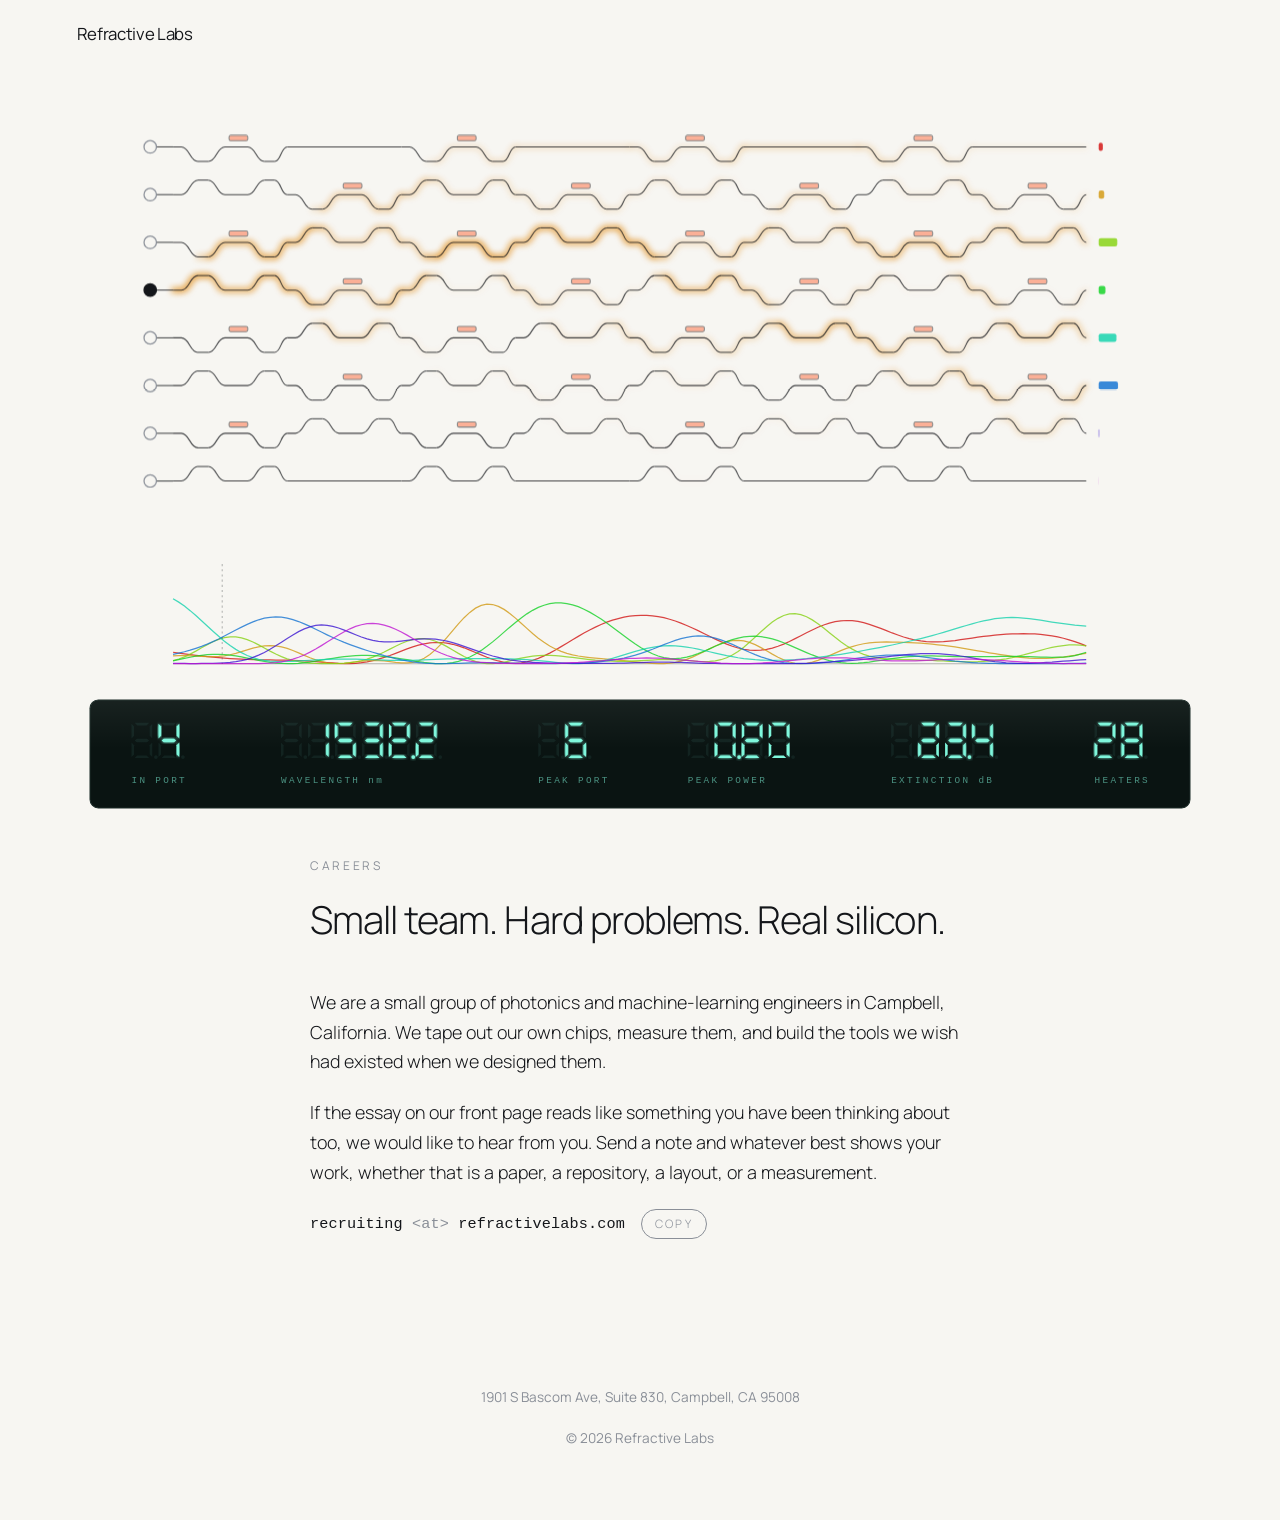
==== careers/index.html @ 374ead7d "Careers page: replace MZI editor with the mesh lattice filter Remove /mesh/ page and mzi.js; the mes" ====
<!doctype html>
<html lang="en">
<head>
  <meta charset="utf-8">
  <meta name="viewport" content="width=device-width, initial-scale=1">
  <title>Careers · Refractive Labs</title>
  <meta name="description" content="Careers at Refractive Labs, Campbell, California.">
  <link rel="canonical" href="https://refractivelabs.com/careers/">
  <link rel="icon" href="/assets/favicon.svg" type="image/svg+xml">
  <meta name="theme-color" content="#f7f6f2" media="(prefers-color-scheme: light)">
  <meta name="theme-color" content="#0f1013" media="(prefers-color-scheme: dark)">
  <link rel="preconnect" href="https://fonts.googleapis.com">
  <link rel="preconnect" href="https://fonts.gstatic.com" crossorigin>
  <link href="https://fonts.googleapis.com/css2?family=Manrope:wght@300;400;500&display=swap" rel="stylesheet">
  <link rel="stylesheet" href="/assets/style.css">
</head>
<body class="sub">
  <header class="topbar">
    <a class="home" href="/">Refractive Labs</a>
  </header>

  <main class="careers">
    <figure class="figure meshfig" id="meshFig" aria-hidden="true">
      <svg id="mesh" viewBox="0 0 1060 560" fill="none"></svg>
      <svg id="vfd" class="vfd meshvfd" aria-hidden="true"></svg>
    </figure>

    <section class="chapter">
      <p class="eyebrow">Careers</p>
      <h2>Small team. Hard problems. Real silicon.</h2>
      <p>We are a small group of photonics and machine-learning engineers in Campbell, California. We tape out our own chips, measure them, and build the tools we wish had existed when we designed them.</p>
      <p>If the essay on our front page reads like something you have been thinking about too, we would like to hear from you. Send a note and whatever best shows your work, whether that is a paper, a repository, a layout, or a measurement.</p>
      <p class="email"><span class="obf"><span>recruiting</span><span class="at"> &lt;at&gt; </span><span>refractivelabs.com</span></span>
        <button type="button" class="copy" id="copyEmail" aria-label="Copy email address">copy</button></p>
    </section>
  </main>

  <footer class="foot">
    <p>1901 S Bascom Ave, Suite 830, Campbell, CA 95008</p>
    <p class="foot-copy">&copy; <span id="year">2026</span> Refractive Labs</p>
  </footer>

  <script src="/assets/vfd.js"></script>
  <script src="/assets/mesh.js"></script>
  <script>
    // Email: assembled at click time so the address never appears verbatim in the markup.
    (function () {
      var copy = document.getElementById('copyEmail');
      if (!copy) return;
      copy.addEventListener('click', function () {
        var addr = ['recruiting', 'refractivelabs.com'].join('@');
        var done = function () { copy.textContent = 'copied'; setTimeout(function () { copy.textContent = 'copy'; }, 1600); };
        if (navigator.clipboard) navigator.clipboard.writeText(addr).then(done, done); else done();
      });
    })();
  </script>
</body>
</html>
---- assets/style.css ----
:root {
  --bg: #f7f6f2;
  --ink: #14161a;
  --muted: #8a8f98;
  --line: #14161a;
  --slab: rgba(20, 22, 26, .045);
  --glow-l: 46%;
  --sans: "Manrope", system-ui, -apple-system, "Segoe UI", Helvetica, Arial, sans-serif;
}
@media (prefers-color-scheme: dark) {
  :root {
    --bg: #0f1013;
    --ink: #eceef2;
    --muted: #6f7580;
    --line: #eceef2;
    --slab: rgba(236, 238, 242, .06);
    --glow-l: 60%;
  }
}
* { box-sizing: border-box; }
html { scroll-behavior: smooth; }
body {
  margin: 0;
  background: var(--bg);
  color: var(--ink);
  font-family: var(--sans);
  font-weight: 300;
  -webkit-font-smoothing: antialiased;
}

/* ---- hero ---- */
.hero { height: 320vh; position: relative; }
.stage {
  position: sticky; top: 0;
  height: 100vh;
  display: flex; flex-direction: column; align-items: center; justify-content: center;
  gap: 2rem;
  padding: 0 6vw;
}
.figure { margin: 0; width: min(100%, 720px); }
.figure svg { display: block; width: 100%; height: auto; overflow: visible; }

.slab { fill: var(--slab); stroke: var(--line); stroke-width: 1.2; }
.normal { stroke: var(--line); stroke-width: 1; stroke-dasharray: 2 5; opacity: .35; }
.ray { stroke-width: 2; stroke-linecap: round; }
.beam { stroke: var(--line); }
.reflect { stroke: var(--line); stroke-width: 1.2; }
.disp { stroke-width: 1.6; opacity: 0; mix-blend-mode: multiply; }
@media (prefers-color-scheme: dark) { .disp { mix-blend-mode: screen; } }

.brand h1 {
  margin: 0;
  font-size: clamp(1.8rem, 5vw, 3.2rem);
  font-weight: 300;
  letter-spacing: -0.03em;
  line-height: 1;
  text-align: center;
}
.cue {
  position: absolute; bottom: 2rem; left: 0; right: 0;
  margin: 0; text-align: center;
  font-size: .75rem; letter-spacing: .25em; text-transform: uppercase;
  color: var(--muted);
}

/* ---- essay ---- */
.essay { padding: 10vh 6vw 6vh; }
.chapter {
  max-width: 60ch;
  margin: 0 auto 22vh;
  font-size: clamp(1.05rem, 1.4vw, 1.25rem);
  line-height: 1.65;
}
.chapter p { margin: 0 0 1.2em; }
.eyebrow {
  font-size: .75rem; letter-spacing: .22em; text-transform: uppercase;
  color: var(--muted); margin-bottom: 1.4rem !important; font-weight: 400;
}
.chapter h2 {
  margin: 0 0 1.2em;
  font-size: clamp(1.6rem, 3vw, 2.4rem);
  font-weight: 300;
  letter-spacing: -0.025em;
  line-height: 1.15;
}
.closing { text-align: center; margin-bottom: 8vh; }
.wordmark-small { font-size: clamp(1.4rem, 3vw, 2rem); letter-spacing: -0.03em; margin-bottom: .4rem !important; }
.est { font-size: .75rem; letter-spacing: .25em; text-transform: uppercase; color: var(--muted); }

.reveal { opacity: 0; transform: translateY(18px); transition: opacity .9s ease, transform .9s ease; }
.reveal.in { opacity: 1; transform: none; }
@media (prefers-reduced-motion: reduce) {
  html { scroll-behavior: auto; }
  .reveal { opacity: 1; transform: none; transition: none; }
}

.foot {
  max-width: 60ch;
  margin: 0 auto;
  padding: 4vh 6vw 4rem;
  font-size: .85rem; font-weight: 400; line-height: 1.6;
  color: var(--muted); text-align: center;
}
.foot p { margin: 0 0 .35rem; }
.foot a { color: inherit; text-decoration: underline; text-underline-offset: .2em; text-decoration-color: var(--muted); }
.foot-copy { margin-top: 1.2rem !important; }

/* ---- integrated-photonics schematic (careers) ---- */
.light { stroke-width: 6; }
.wg { stroke: var(--line); stroke-width: 1.4; }
.flow { stroke-width: 2.6; stroke-linecap: round; stroke-dasharray: 2 12; animation: flow 1s linear infinite; }
.lbl { font-family: ui-monospace, SFMono-Regular, Menlo, monospace; font-size: 10px; letter-spacing: .08em; fill: var(--muted); stroke: none; }
@keyframes flow { to { stroke-dashoffset: -14; } }
@media (prefers-reduced-motion: reduce) { .flow { animation: none; } }
@media (max-width: 600px) { .lbl { font-size: 16px; } }

/* ---- sub pages (careers) ---- */
.topbar { padding: 1.4rem 6vw; }
.topbar .home { color: var(--ink); text-decoration: none; font-weight: 400; letter-spacing: -0.02em; font-size: 1.05rem; }
.careers { padding: 3vh 4vw 6vh; display: flex; flex-direction: column; align-items: center; gap: 3rem; }
.careers .chapter { margin: 0 auto 4vh; }
/* VFD */
.vfd { display: block; width: min(100%, 760px); margin: 1.2rem auto 0; }
.vfd-panel { fill: #0a1412; stroke: #1d2c29; stroke-width: 1; rx: 8; }
.vfd-glass { fill: url(#vglass); rx: 8; pointer-events: none; }
.seg { fill: #7ff7dc; opacity: .07; }
.seg.on { opacity: 1; filter: url(#vglow); }
.vfd-label { fill: #7ff7dc; opacity: .55; font-family: ui-monospace, SFMono-Regular, Menlo, monospace; font-size: 9px; letter-spacing: .25em; }
.heater { fill: #ff6a3d; stroke: var(--line); stroke-width: 1; opacity: .25; }
.email { margin-top: 2rem; font-size: 1.15rem; display: flex; align-items: baseline; gap: 1rem; flex-wrap: wrap; }
.obf { font-family: ui-monospace, SFMono-Regular, Menlo, monospace; font-size: .95rem; letter-spacing: .01em; white-space: nowrap; }
.obf .at { color: var(--muted); }
.copy { font: inherit; font-size: .72rem; letter-spacing: .2em; text-transform: uppercase; color: var(--muted);
        background: none; border: 1px solid var(--muted); border-radius: 999px; padding: .3rem .8rem; cursor: pointer; }
.copy:hover { color: var(--ink); border-color: var(--ink); }
.foot-links { margin-bottom: 1rem !important; }
.foot-links a { color: var(--ink); font-weight: 300; font-size: .95rem; text-decoration: none; border-bottom: 1px solid var(--muted); }

/* ---- mesh (careers) ---- */
.meshpage { padding: 2vh 3vw 4vh; display: flex; justify-content: center; }
.meshfig { width: min(100%, 1100px); margin: 0; }
.meshfig svg { display: block; width: 100%; height: auto; overflow: visible; }
.meshfig .light { stroke-width: 4; }
.meshfig .wg { stroke-width: 1; opacity: .8; }
.heater.mh { opacity: .5; }
.port { fill: var(--bg); stroke: var(--muted); stroke-width: 1.2; cursor: pointer; }
.port:hover { stroke: var(--ink); }
.port.on { fill: var(--ink); stroke: var(--ink); }
.obar { opacity: .85; }
.meshfig .spec line { stroke: var(--line); opacity: .3; }
.sline { fill: none; stroke-width: 1.2; opacity: .8; }
.cursor { stroke: var(--line); stroke-width: 1; stroke-dasharray: 2 3; opacity: .7; }
.meshvfd { width: 100%; margin-top: 1.5rem; }
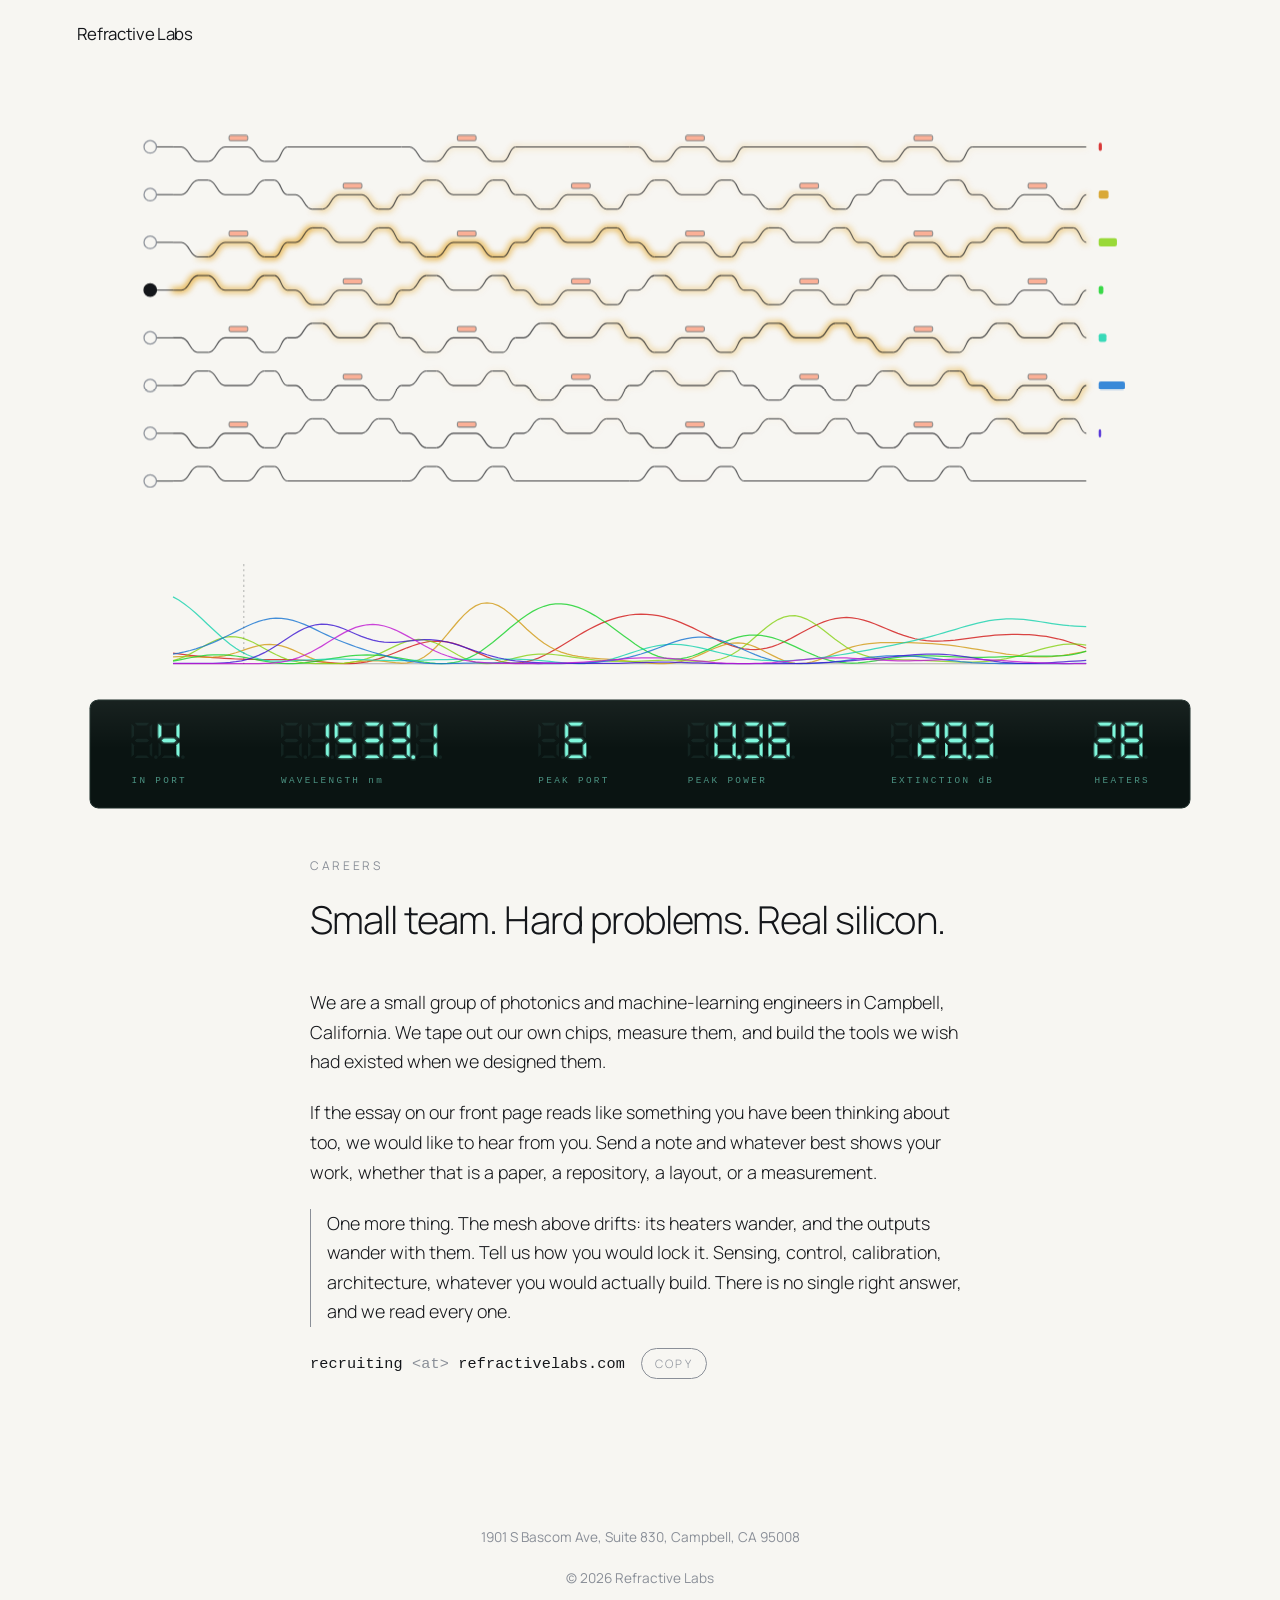
==== commit 838ccf60: "Careers: invite candidates to propose how to lock the drifting mesh Co-Authored-By: Claude Fable 5.1" ====
--- a/careers/index.html
+++ b/careers/index.html
@@ -30,6 +30,7 @@
       <h2>Small team. Hard problems. Real silicon.</h2>
       <p>We are a small group of photonics and machine-learning engineers in Campbell, California. We tape out our own chips, measure them, and build the tools we wish had existed when we designed them.</p>
       <p>If the essay on our front page reads like something you have been thinking about too, we would like to hear from you. Send a note and whatever best shows your work, whether that is a paper, a repository, a layout, or a measurement.</p>
+      <p class="challenge">One more thing. The mesh above drifts: its heaters wander, and the outputs wander with them. Tell us how you would lock it. Sensing, control, calibration, architecture, whatever you would actually build. There is no single right answer, and we read every one.</p>
       <p class="email"><span class="obf"><span>recruiting</span><span class="at"> &lt;at&gt; </span><span>refractivelabs.com</span></span>
         <button type="button" class="copy" id="copyEmail" aria-label="Copy email address">copy</button></p>
     </section>
--- a/assets/style.css
+++ b/assets/style.css
@@ -105,6 +105,41 @@
 .foot a { color: inherit; text-decoration: underline; text-underline-offset: .2em; text-decoration-color: var(--muted); }
 .foot-copy { margin-top: 1.2rem !important; }
 
+/* ---- scaling chart (chapter 1) ---- */
+.chart {
+  --s-flops: #2a78d6; --s-dram: #eb6834; --s-ic: #1baf7a;
+  --grid: rgba(20, 22, 26, .10); --axis: rgba(20, 22, 26, .25);
+  margin: 2.5rem 0 2rem; font-size: .85rem;
+}
+@media (prefers-color-scheme: dark) {
+  .chart { --s-flops: #3987e5; --s-dram: #d95926; --s-ic: #199e70; --grid: rgba(236, 238, 242, .10); --axis: rgba(236, 238, 242, .25); }
+}
+.chart-legend { list-style: none; margin: 0 0 .6rem; padding: 0; display: flex; flex-wrap: wrap; gap: .4rem 1.4rem; color: var(--muted); }
+.chart-legend li { display: flex; align-items: center; gap: .5rem; }
+.chart-legend .key { display: inline-block; width: 18px; height: 2px; border-radius: 1px; }
+.chart-legend .rate { font-family: ui-monospace, SFMono-Regular, Menlo, monospace; font-size: .75rem; opacity: .8; }
+.key.s-flops, .trend.s-flops, .dot.s-flops { background: var(--s-flops); stroke: var(--s-flops); fill: var(--s-flops); }
+.key.s-dram,  .trend.s-dram,  .dot.s-dram  { background: var(--s-dram);  stroke: var(--s-dram);  fill: var(--s-dram); }
+.key.s-ic,    .trend.s-ic,    .dot.s-ic    { background: var(--s-ic);    stroke: var(--s-ic);    fill: var(--s-ic); }
+.chart-wrap { position: relative; }
+.chart-svg { display: block; width: 100%; height: auto; overflow: visible; font-family: var(--sans); }
+.chart-svg .grid { stroke: var(--grid); stroke-width: 1; }
+.chart-svg .axis { stroke: var(--axis); stroke-width: 1; }
+.chart-svg .tick { fill: var(--muted); font-size: 11px; font-variant-numeric: tabular-nums; }
+.chart-svg .trend { stroke-width: 2; stroke-linecap: round; opacity: .9; }
+.chart-svg .dot { stroke: var(--bg); stroke-width: 2; }
+.chart-svg .pl { fill: var(--muted); font-size: 10.5px; }
+.chart-svg .hit { fill: transparent; cursor: default; outline: none; }
+.chart-svg .hit:focus-visible { stroke: var(--ink); stroke-width: 1; stroke-dasharray: 2 2; }
+.chart-tip { position: absolute; z-index: 3; pointer-events: none; padding: .45rem .65rem; border-radius: 8px;
+  background: var(--bg); border: 1px solid var(--muted); box-shadow: 0 6px 20px rgba(0,0,0,.2); white-space: nowrap; display: flex; flex-direction: column; gap: .1rem; }
+.chart-tip[hidden] { display: none; }
+.chart-tip strong { font-weight: 500; color: var(--ink); font-size: .95rem; }
+.chart-tip span { color: var(--ink); font-size: .8rem; }
+.chart-tip small { color: var(--muted); font-size: .72rem; }
+.chart figcaption { margin-top: .8rem; color: var(--muted); font-size: .78rem; line-height: 1.5; }
+.chart figcaption a { color: inherit; text-decoration: underline; text-underline-offset: .2em; }
+
 /* ---- integrated-photonics schematic (careers) ---- */
 .light { stroke-width: 6; }
 .wg { stroke: var(--line); stroke-width: 1.4; }
@@ -127,6 +162,7 @@
 .seg.on { opacity: 1; filter: url(#vglow); }
 .vfd-label { fill: #7ff7dc; opacity: .55; font-family: ui-monospace, SFMono-Regular, Menlo, monospace; font-size: 9px; letter-spacing: .25em; }
 .heater { fill: #ff6a3d; stroke: var(--line); stroke-width: 1; opacity: .25; }
+.challenge { padding-left: 1rem; border-left: 1px solid var(--muted); }
 .email { margin-top: 2rem; font-size: 1.15rem; display: flex; align-items: baseline; gap: 1rem; flex-wrap: wrap; }
 .obf { font-family: ui-monospace, SFMono-Regular, Menlo, monospace; font-size: .95rem; letter-spacing: .01em; white-space: nowrap; }
 .obf .at { color: var(--muted); }
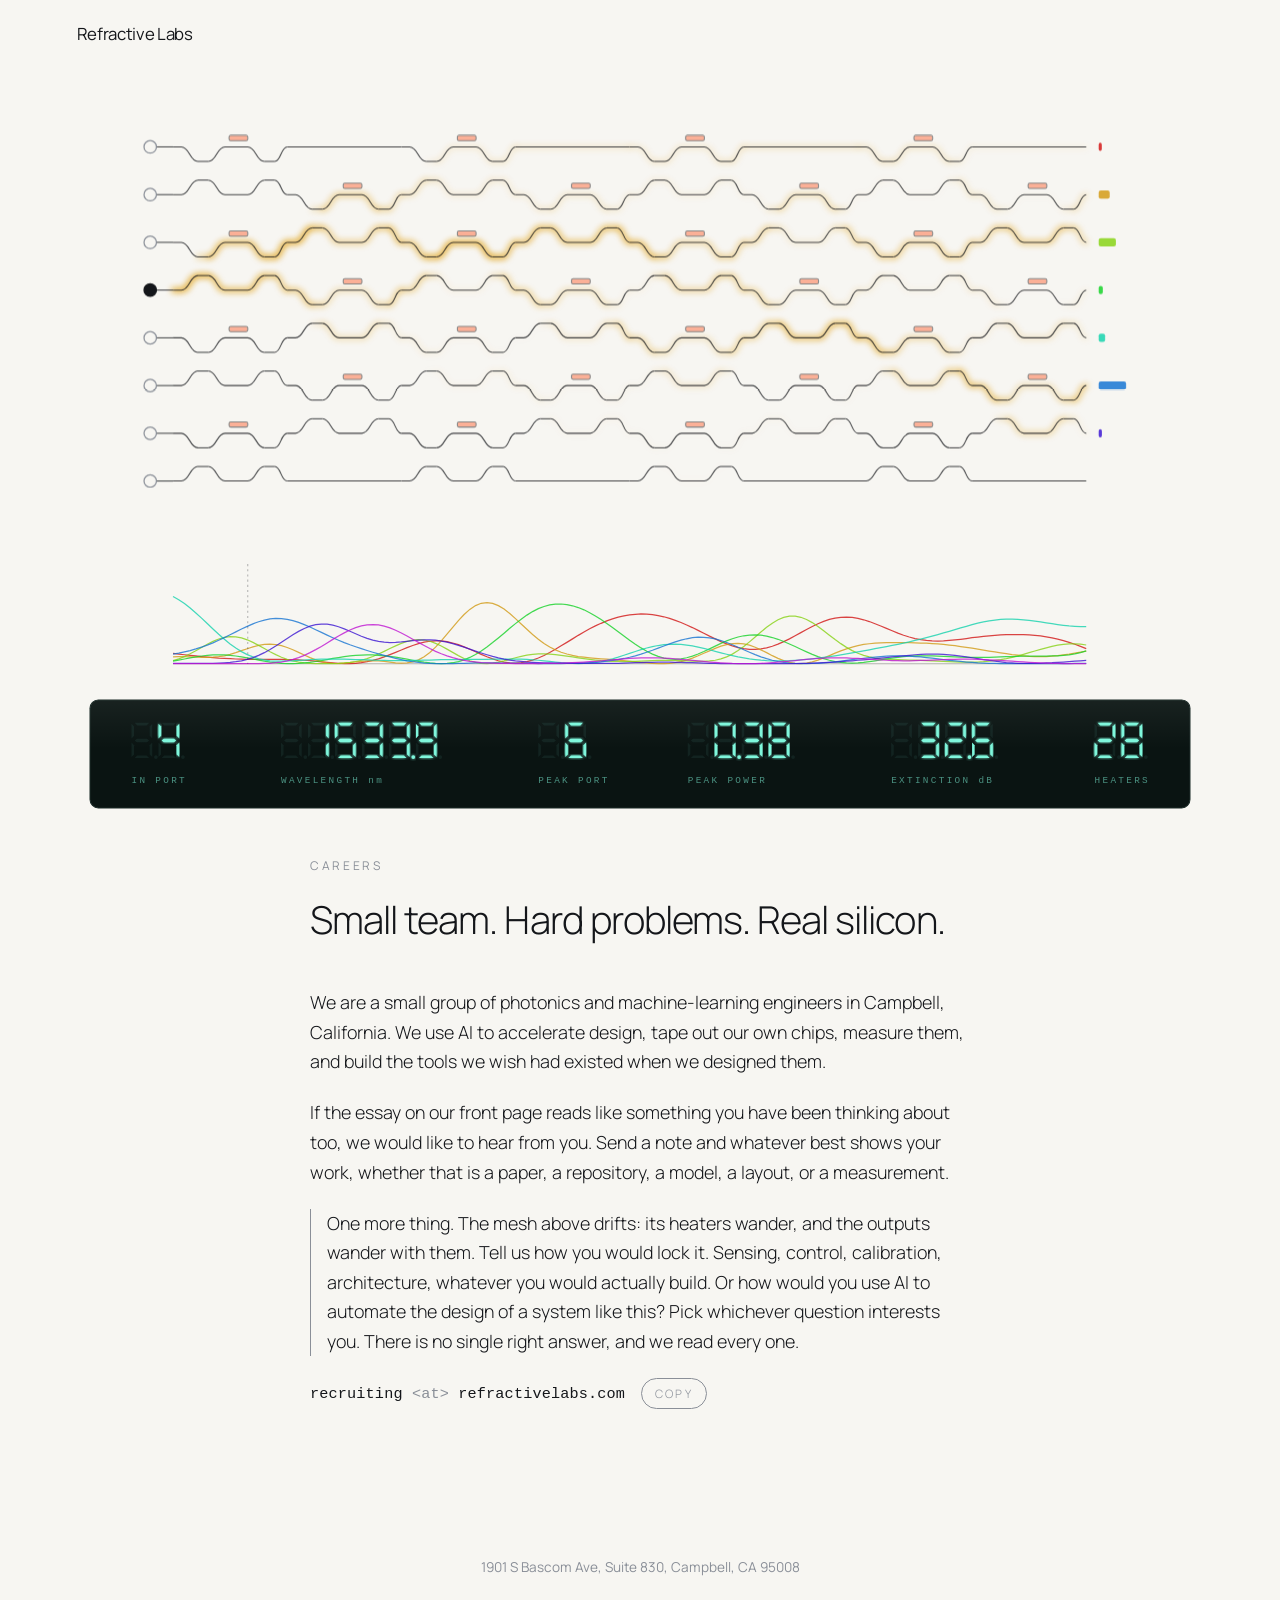
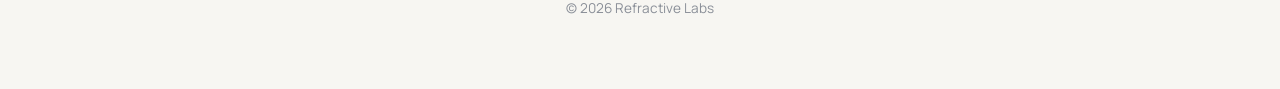
==== commit 5e820ff3: "Balance careers messaging across AI and photonics" ====
--- a/careers/index.html
+++ b/careers/index.html
@@ -28,9 +28,9 @@
     <section class="chapter">
       <p class="eyebrow">Careers</p>
       <h2>Small team. Hard problems. Real silicon.</h2>
-      <p>We are a small group of photonics and machine-learning engineers in Campbell, California. We tape out our own chips, measure them, and build the tools we wish had existed when we designed them.</p>
-      <p>If the essay on our front page reads like something you have been thinking about too, we would like to hear from you. Send a note and whatever best shows your work, whether that is a paper, a repository, a layout, or a measurement.</p>
-      <p class="challenge">One more thing. The mesh above drifts: its heaters wander, and the outputs wander with them. Tell us how you would lock it. Sensing, control, calibration, architecture, whatever you would actually build. There is no single right answer, and we read every one.</p>
+      <p>We are a small group of photonics and machine-learning engineers in Campbell, California. We use AI to accelerate design, tape out our own chips, measure them, and build the tools we wish had existed when we designed them.</p>
+      <p>If the essay on our front page reads like something you have been thinking about too, we would like to hear from you. Send a note and whatever best shows your work, whether that is a paper, a repository, a model, a layout, or a measurement.</p>
+      <p class="challenge">One more thing. The mesh above drifts: its heaters wander, and the outputs wander with them. Tell us how you would lock it. Sensing, control, calibration, architecture, whatever you would actually build. Or how would you use AI to automate the design of a system like this? Pick whichever question interests you. There is no single right answer, and we read every one.</p>
       <p class="email"><span class="obf"><span>recruiting</span><span class="at"> &lt;at&gt; </span><span>refractivelabs.com</span></span>
         <button type="button" class="copy" id="copyEmail" aria-label="Copy email address">copy</button></p>
     </section>
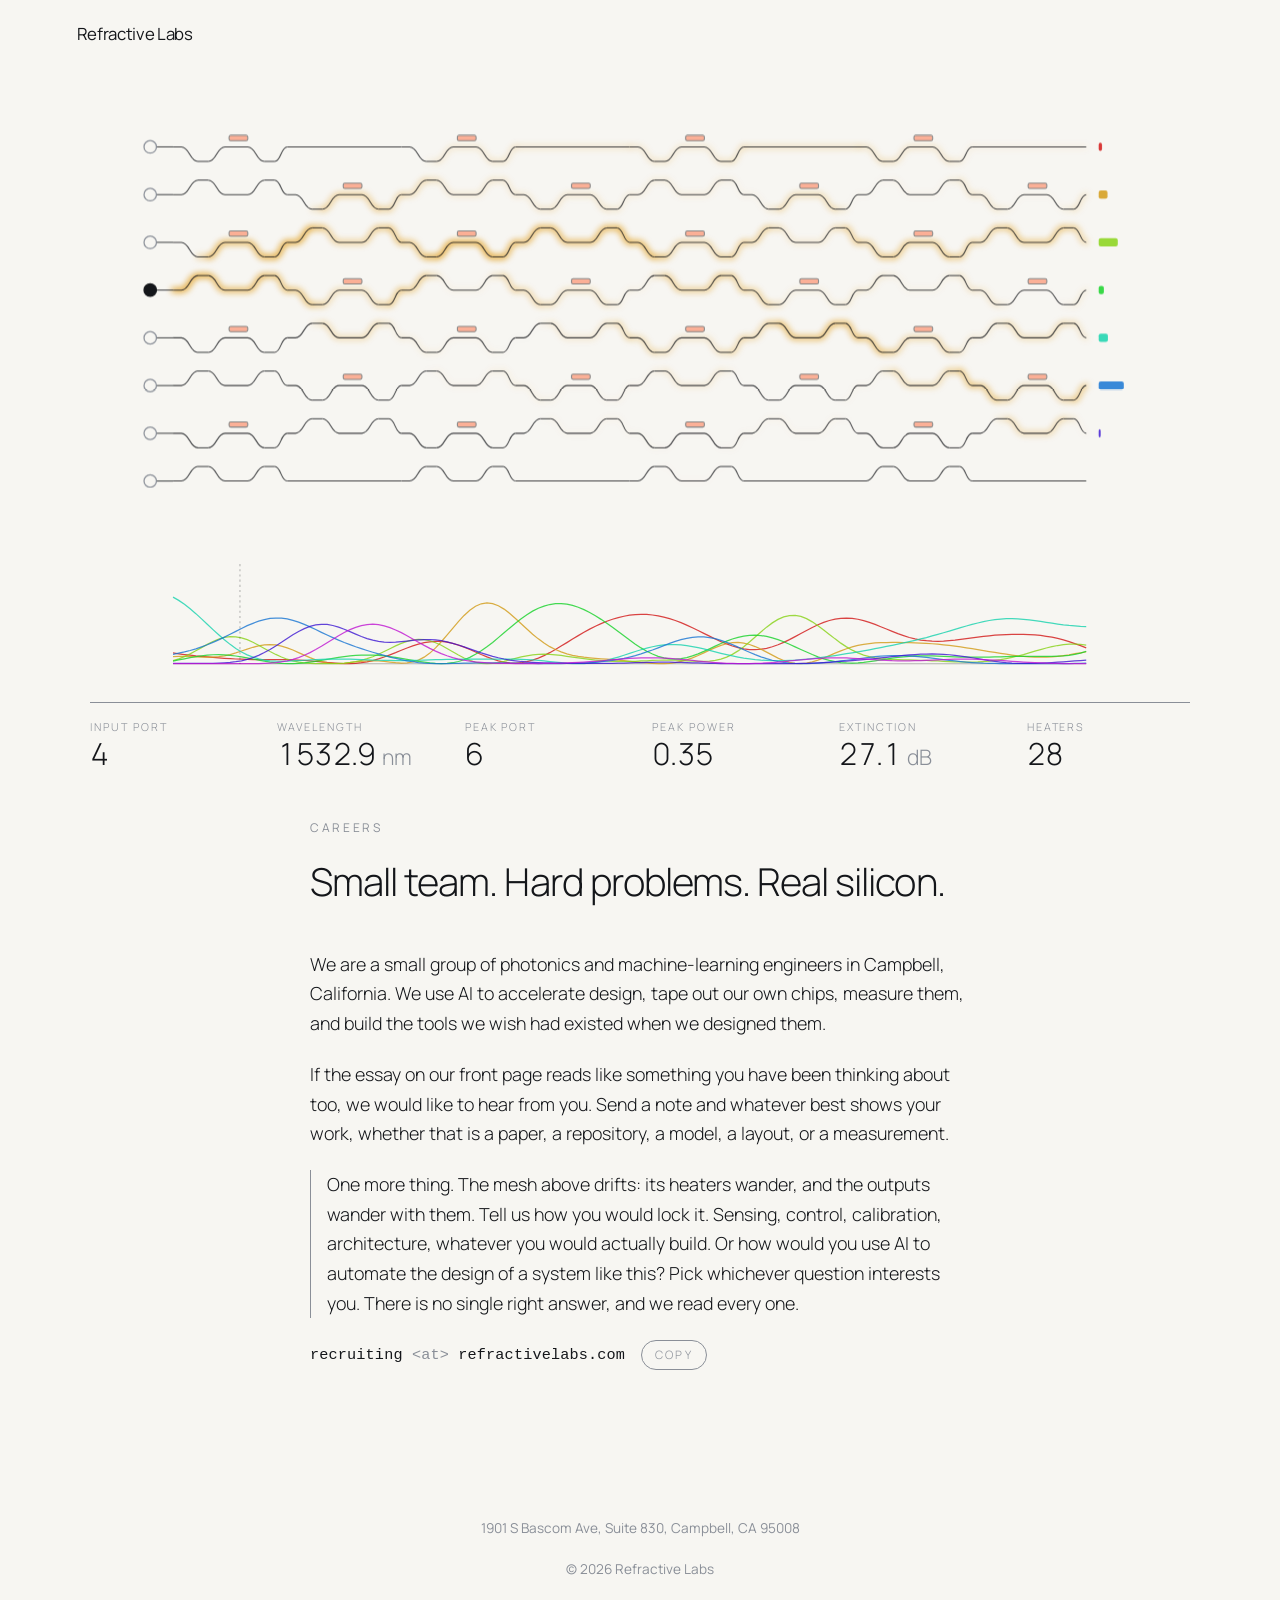
==== commit e23515ef: "Careers: replace the seven-segment VFD with a plain metric readout Co-Authored-By: Claude Fable 5.1 " ====
--- a/careers/index.html
+++ b/careers/index.html
@@ -22,7 +22,7 @@
   <main class="careers">
     <figure class="figure meshfig" id="meshFig" aria-hidden="true">
       <svg id="mesh" viewBox="0 0 1060 560" fill="none"></svg>
-      <svg id="vfd" class="vfd meshvfd" aria-hidden="true"></svg>
+      <dl class="readout" id="readout"></dl>
     </figure>
 
     <section class="chapter">
@@ -41,7 +41,7 @@
     <p class="foot-copy">&copy; <span id="year">2026</span> Refractive Labs</p>
   </footer>
 
-  <script src="/assets/vfd.js"></script>
+  <script src="/assets/readout.js"></script>
   <script src="/assets/mesh.js"></script>
   <script>
     // Email: assembled at click time so the address never appears verbatim in the markup.
--- a/assets/style.css
+++ b/assets/style.css
@@ -37,7 +37,20 @@
   gap: 2rem;
   padding: 0 6vw;
 }
-.figure { margin: 0; width: min(100%, 720px); }
+.figure { margin: 0; width: min(100%, 720px); position: relative; z-index: 1; }
+.brand { position: relative; z-index: 1; }
+.cue { z-index: 1; }
+
+/* ---- horizon grid (canvas) ----
+   The stage is always dark: the effect is a glowing horizon on black. */
+.stage {
+  --bg: #050507; --ink: #eceef2; --muted: #7a808a; --line: #eceef2;
+  --slab: rgba(236, 238, 242, .06); --glow-l: 60%;
+  background: var(--bg); color: var(--ink);
+}
+.stage .disp { mix-blend-mode: screen; }
+.horizon { position: absolute; inset: 0; z-index: 0; pointer-events: none; display: block; width: 100%; height: 100%; }
+
 .figure svg { display: block; width: 100%; height: auto; overflow: visible; }
 
 .slab { fill: var(--slab); stroke: var(--line); stroke-width: 1.2; }
@@ -55,6 +68,7 @@
   letter-spacing: -0.03em;
   line-height: 1;
   text-align: center;
+  text-shadow: 0 0 28px var(--bg), 0 0 14px var(--bg), 0 0 6px var(--bg);
 }
 .cue {
   position: absolute; bottom: 2rem; left: 0; right: 0;
@@ -154,13 +168,16 @@
 .topbar .home { color: var(--ink); text-decoration: none; font-weight: 400; letter-spacing: -0.02em; font-size: 1.05rem; }
 .careers { padding: 3vh 4vw 6vh; display: flex; flex-direction: column; align-items: center; gap: 3rem; }
 .careers .chapter { margin: 0 auto 4vh; }
-/* VFD */
-.vfd { display: block; width: min(100%, 760px); margin: 1.2rem auto 0; }
-.vfd-panel { fill: #0a1412; stroke: #1d2c29; stroke-width: 1; rx: 8; }
-.vfd-glass { fill: url(#vglass); rx: 8; pointer-events: none; }
-.seg { fill: #7ff7dc; opacity: .07; }
-.seg.on { opacity: 1; filter: url(#vglow); }
-.vfd-label { fill: #7ff7dc; opacity: .55; font-family: ui-monospace, SFMono-Regular, Menlo, monospace; font-size: 9px; letter-spacing: .25em; }
+/* readout */
+.readout {
+  display: grid; grid-template-columns: repeat(6, 1fr); gap: 1rem 1.5rem;
+  margin: 1.6rem 0 0; padding-top: 1rem; border-top: 1px solid var(--muted);
+}
+.ro-item { min-width: 0; }
+.readout dt { font-size: .68rem; letter-spacing: .18em; text-transform: uppercase; color: var(--muted); margin: 0 0 .35rem; }
+.readout dd { margin: 0; font-size: clamp(1.3rem, 2.4vw, 1.9rem); font-weight: 300; line-height: 1; letter-spacing: -0.02em; font-variant-numeric: tabular-nums; white-space: nowrap; }
+.ro-unit { font-size: .7em; color: var(--muted); margin-left: .3em; letter-spacing: 0; }
+@media (max-width: 720px) { .readout { grid-template-columns: repeat(3, 1fr); } }
 .heater { fill: #ff6a3d; stroke: var(--line); stroke-width: 1; opacity: .25; }
 .challenge { padding-left: 1rem; border-left: 1px solid var(--muted); }
 .email { margin-top: 2rem; font-size: 1.15rem; display: flex; align-items: baseline; gap: 1rem; flex-wrap: wrap; }
@@ -186,4 +203,3 @@
 .meshfig .spec line { stroke: var(--line); opacity: .3; }
 .sline { fill: none; stroke-width: 1.2; opacity: .8; }
 .cursor { stroke: var(--line); stroke-width: 1; stroke-dasharray: 2 3; opacity: .7; }
-.meshvfd { width: 100%; margin-top: 1.5rem; }
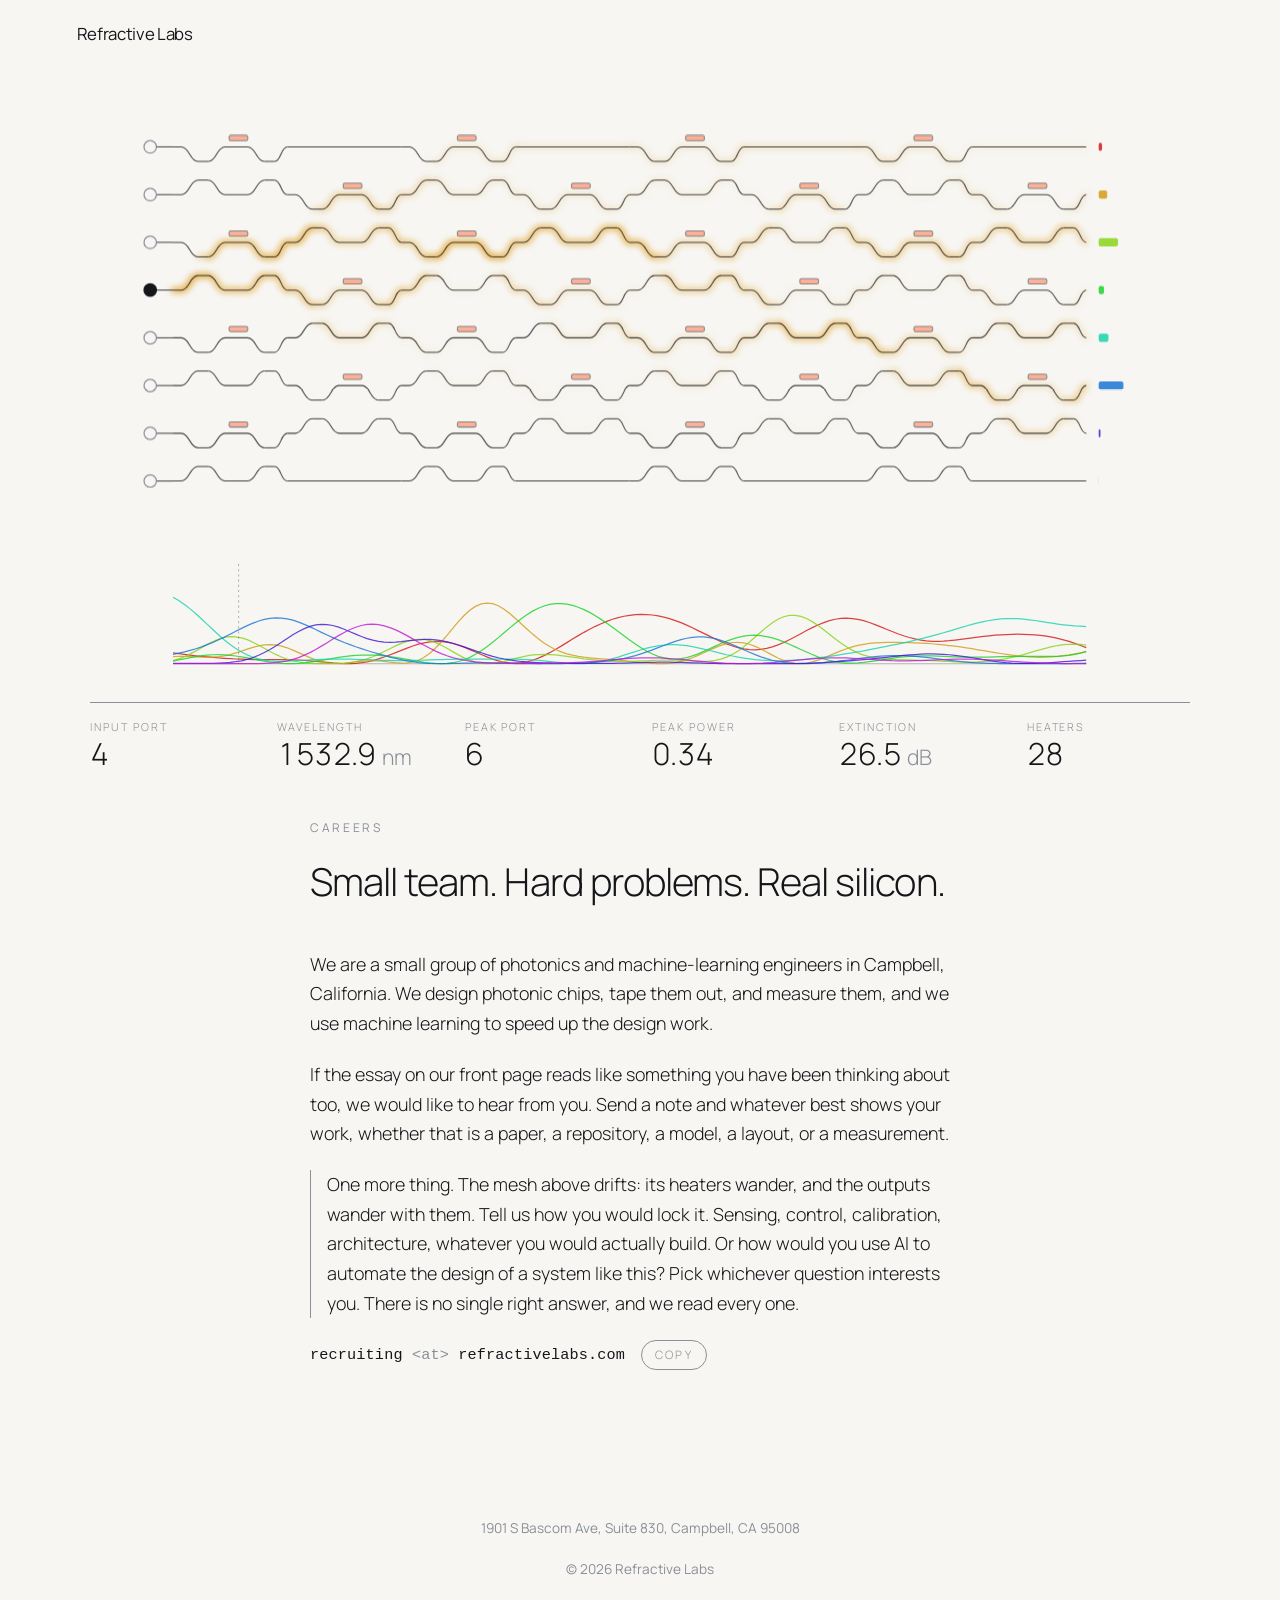
==== commit 74c29d81: "Copy: make photonic chip design and IP the stated focus Adds a hero tagline, a 'What we do' section," ====
--- a/careers/index.html
+++ b/careers/index.html
@@ -28,7 +28,7 @@
     <section class="chapter">
       <p class="eyebrow">Careers</p>
       <h2>Small team. Hard problems. Real silicon.</h2>
-      <p>We are a small group of photonics and machine-learning engineers in Campbell, California. We use AI to accelerate design, tape out our own chips, measure them, and build the tools we wish had existed when we designed them.</p>
+      <p>We are a small group of photonics and machine-learning engineers in Campbell, California. We design photonic chips, tape them out, and measure them, and we use machine learning to speed up the design work.</p>
       <p>If the essay on our front page reads like something you have been thinking about too, we would like to hear from you. Send a note and whatever best shows your work, whether that is a paper, a repository, a model, a layout, or a measurement.</p>
       <p class="challenge">One more thing. The mesh above drifts: its heaters wander, and the outputs wander with them. Tell us how you would lock it. Sensing, control, calibration, architecture, whatever you would actually build. Or how would you use AI to automate the design of a system like this? Pick whichever question interests you. There is no single right answer, and we read every one.</p>
       <p class="email"><span class="obf"><span>recruiting</span><span class="at"> &lt;at&gt; </span><span>refractivelabs.com</span></span>
--- a/assets/style.css
+++ b/assets/style.css
@@ -69,6 +69,15 @@
   line-height: 1;
   text-align: center;
   text-shadow: 0 0 28px var(--bg), 0 0 14px var(--bg), 0 0 6px var(--bg);
+}
+.brand .tagline {
+  margin: .9rem 0 0;
+  font-size: clamp(.85rem, 1.6vw, 1rem);
+  font-weight: 400;
+  letter-spacing: .02em;
+  text-align: center;
+  color: var(--muted);
+  text-shadow: 0 0 14px var(--bg), 0 0 6px var(--bg);
 }
 .cue {
   position: absolute; bottom: 2rem; left: 0; right: 0;
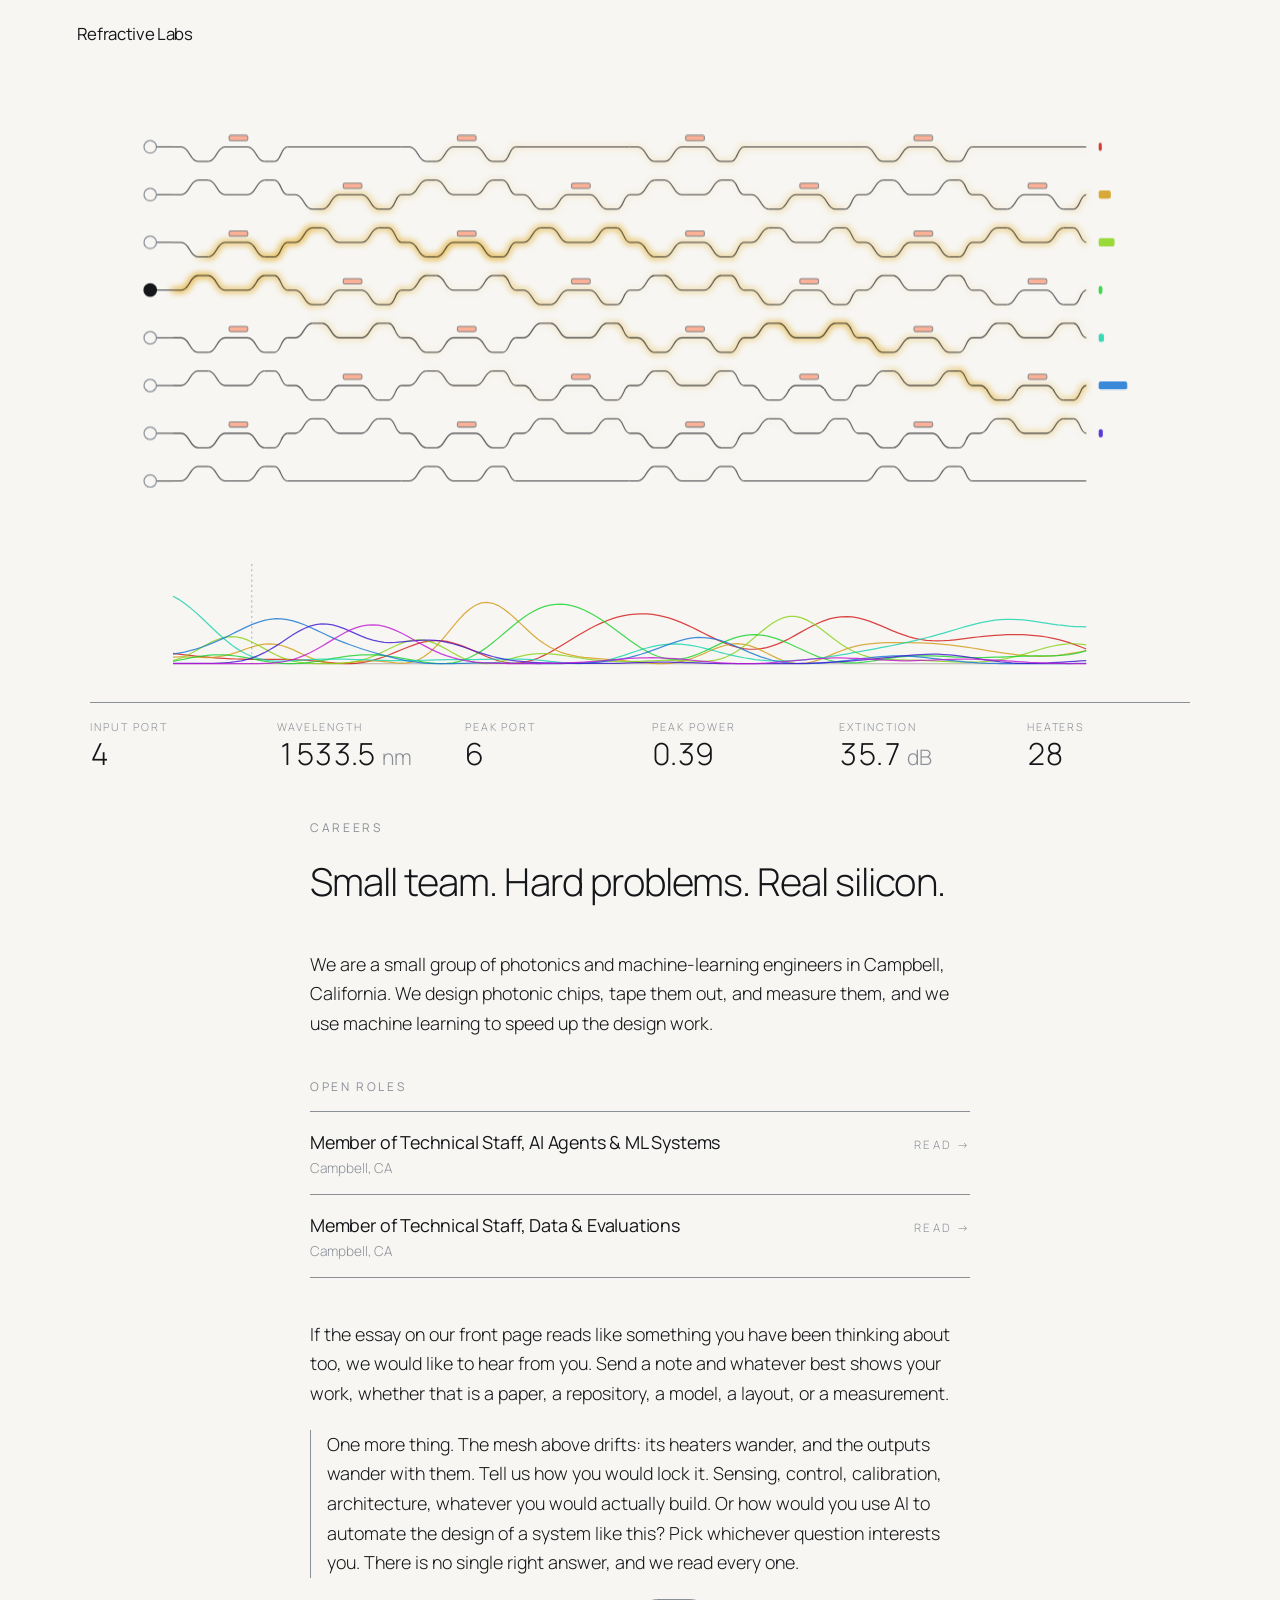
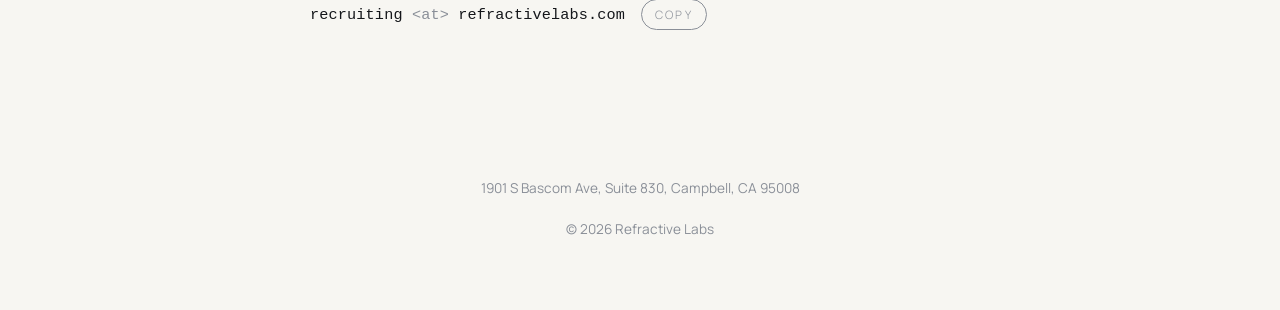
==== commit 91ba22c7: "Careers: list open roles with a page for each description Adds an Open roles list to the careers pag" ====
--- a/careers/index.html
+++ b/careers/index.html
@@ -29,6 +29,19 @@
       <p class="eyebrow">Careers</p>
       <h2>Small team. Hard problems. Real silicon.</h2>
       <p>We are a small group of photonics and machine-learning engineers in Campbell, California. We design photonic chips, tape them out, and measure them, and we use machine learning to speed up the design work.</p>
+      <div class="roles" id="open-roles">
+        <h3>Open roles</h3>
+        <ul class="role-list">
+          <li><a href="/careers/ai-agents-ml-systems/">
+            <span><span class="role-name">Member of Technical Staff, AI Agents &amp; ML Systems</span>
+            <span class="role-meta">Campbell, CA</span></span>
+            <span class="role-go" aria-hidden="true">Read &rarr;</span></a></li>
+          <li><a href="/careers/data-evaluations/">
+            <span><span class="role-name">Member of Technical Staff, Data &amp; Evaluations</span>
+            <span class="role-meta">Campbell, CA</span></span>
+            <span class="role-go" aria-hidden="true">Read &rarr;</span></a></li>
+        </ul>
+      </div>
       <p>If the essay on our front page reads like something you have been thinking about too, we would like to hear from you. Send a note and whatever best shows your work, whether that is a paper, a repository, a model, a layout, or a measurement.</p>
       <p class="challenge">One more thing. The mesh above drifts: its heaters wander, and the outputs wander with them. Tell us how you would lock it. Sensing, control, calibration, architecture, whatever you would actually build. Or how would you use AI to automate the design of a system like this? Pick whichever question interests you. There is no single right answer, and we read every one.</p>
       <p class="email"><span class="obf"><span>recruiting</span><span class="at"> &lt;at&gt; </span><span>refractivelabs.com</span></span>
@@ -43,17 +56,6 @@
 
   <script src="/assets/readout.js"></script>
   <script src="/assets/mesh.js"></script>
-  <script>
-    // Email: assembled at click time so the address never appears verbatim in the markup.
-    (function () {
-      var copy = document.getElementById('copyEmail');
-      if (!copy) return;
-      copy.addEventListener('click', function () {
-        var addr = ['recruiting', 'refractivelabs.com'].join('@');
-        var done = function () { copy.textContent = 'copied'; setTimeout(function () { copy.textContent = 'copy'; }, 1600); };
-        if (navigator.clipboard) navigator.clipboard.writeText(addr).then(done, done); else done();
-      });
-    })();
-  </script>
+  <script src="/assets/email.js"></script>
 </body>
 </html>
--- a/assets/style.css
+++ b/assets/style.css
@@ -212,3 +212,33 @@
 .meshfig .spec line { stroke: var(--line); opacity: .3; }
 .sline { fill: none; stroke-width: 1.2; opacity: .8; }
 .cursor { stroke: var(--line); stroke-width: 1; stroke-dasharray: 2 3; opacity: .7; }
+
+/* ---- open roles (careers) ---- */
+.roles { margin: 2.4rem 0 2.6rem; }
+.roles h3, .role h3 {
+  margin: 0 0 .9rem; font-size: .75rem; font-weight: 400;
+  letter-spacing: .22em; text-transform: uppercase; color: var(--muted);
+}
+.role-list { list-style: none; margin: 0; padding: 0; border-top: 1px solid var(--muted); }
+.role-list li { border-bottom: 1px solid var(--muted); }
+.role-list a {
+  display: flex; align-items: baseline; justify-content: space-between; gap: 1rem;
+  padding: 1rem 0; color: var(--ink); text-decoration: none;
+}
+.role-name { display: block; font-weight: 400; letter-spacing: -0.01em; }
+.role-meta { display: block; font-size: .85rem; color: var(--muted); line-height: 1.5; }
+.role-go { flex: none; font-size: .72rem; letter-spacing: .2em; text-transform: uppercase; color: var(--muted); white-space: nowrap; }
+.role-list a:hover .role-go, .role-list a:focus-visible .role-go { color: var(--ink); }
+.role-list a:hover .role-name { text-decoration: underline; text-underline-offset: .25em; text-decoration-thickness: 1px; }
+
+/* ---- role description pages ---- */
+.role .back { font-size: .85rem; margin-bottom: 2.4rem; }
+.role .back a, .role-apply a { color: inherit; text-decoration: underline; text-underline-offset: .2em; text-decoration-color: var(--muted); }
+.role h2 { margin-bottom: .6em; }
+.role .role-facts { color: var(--muted); font-size: .95rem; margin-bottom: 2.6rem; }
+.role h3 { margin-top: 2.8rem; }
+.role ul { margin: 0 0 1.2em; padding-left: 1.1em; }
+.role li { margin: 0 0 .7em; padding-left: .2em; }
+.role li::marker { color: var(--muted); }
+.role strong { font-weight: 500; }
+.role-apply { margin-top: 3rem; padding-top: 1.6rem; border-top: 1px solid var(--muted); }
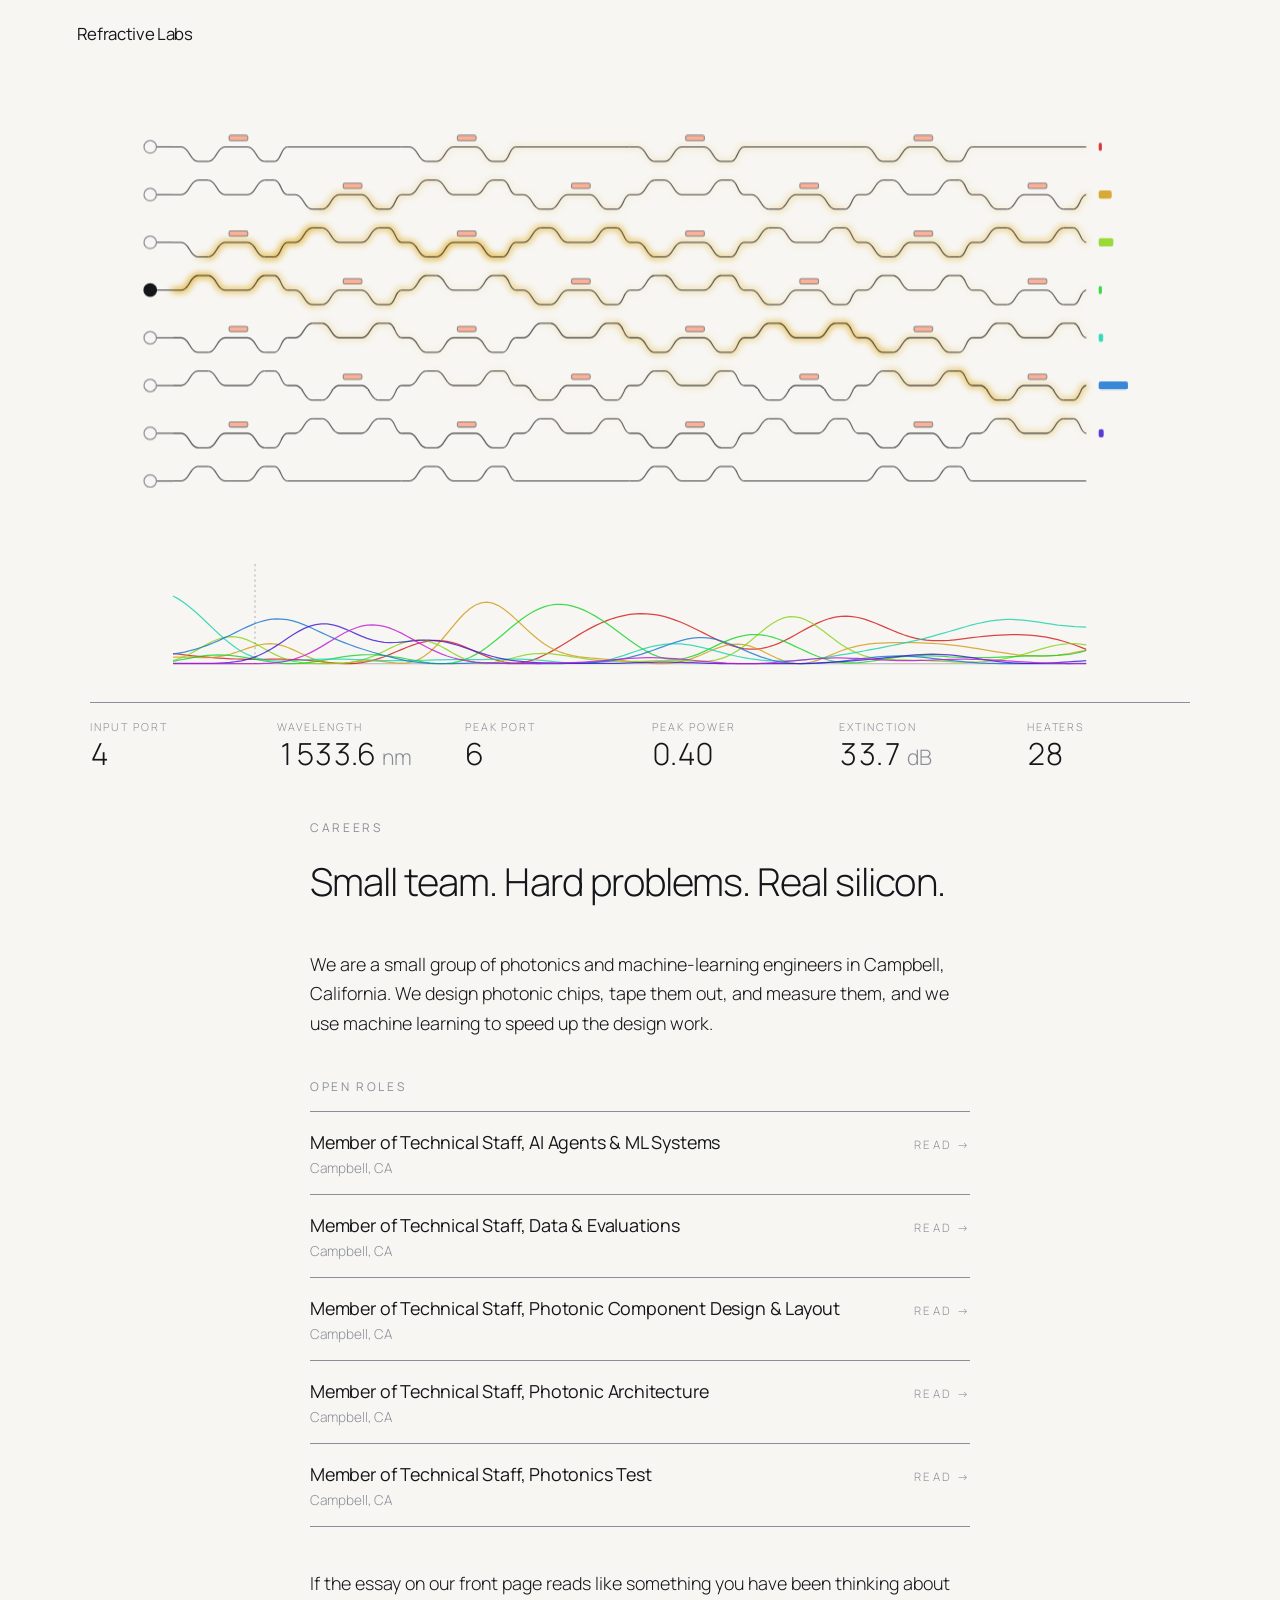
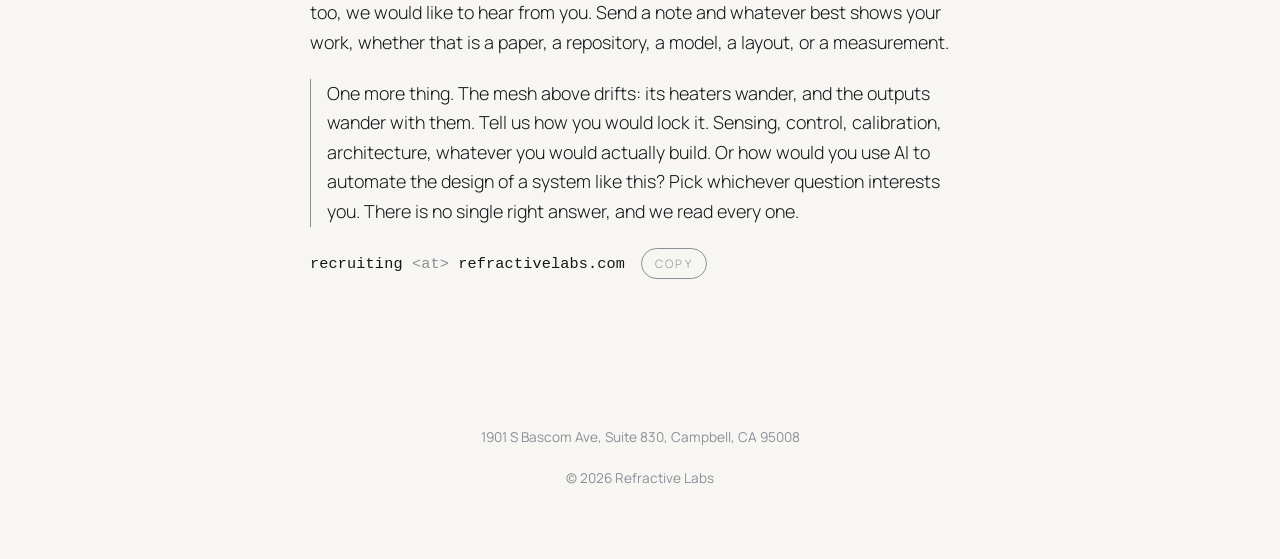
==== commit 568410c6: "Careers: add three photonics roles Adds Member of Technical Staff pages for Photonic Component Desig" ====
--- a/careers/index.html
+++ b/careers/index.html
@@ -40,6 +40,18 @@
             <span><span class="role-name">Member of Technical Staff, Data &amp; Evaluations</span>
             <span class="role-meta">Campbell, CA</span></span>
             <span class="role-go" aria-hidden="true">Read &rarr;</span></a></li>
+          <li><a href="/careers/photonic-component-design-layout/">
+            <span><span class="role-name">Member of Technical Staff, Photonic Component Design &amp; Layout</span>
+            <span class="role-meta">Campbell, CA</span></span>
+            <span class="role-go" aria-hidden="true">Read &rarr;</span></a></li>
+          <li><a href="/careers/photonic-architecture/">
+            <span><span class="role-name">Member of Technical Staff, Photonic Architecture</span>
+            <span class="role-meta">Campbell, CA</span></span>
+            <span class="role-go" aria-hidden="true">Read &rarr;</span></a></li>
+          <li><a href="/careers/photonics-test/">
+            <span><span class="role-name">Member of Technical Staff, Photonics Test</span>
+            <span class="role-meta">Campbell, CA</span></span>
+            <span class="role-go" aria-hidden="true">Read &rarr;</span></a></li>
         </ul>
       </div>
       <p>If the essay on our front page reads like something you have been thinking about too, we would like to hear from you. Send a note and whatever best shows your work, whether that is a paper, a repository, a model, a layout, or a measurement.</p>
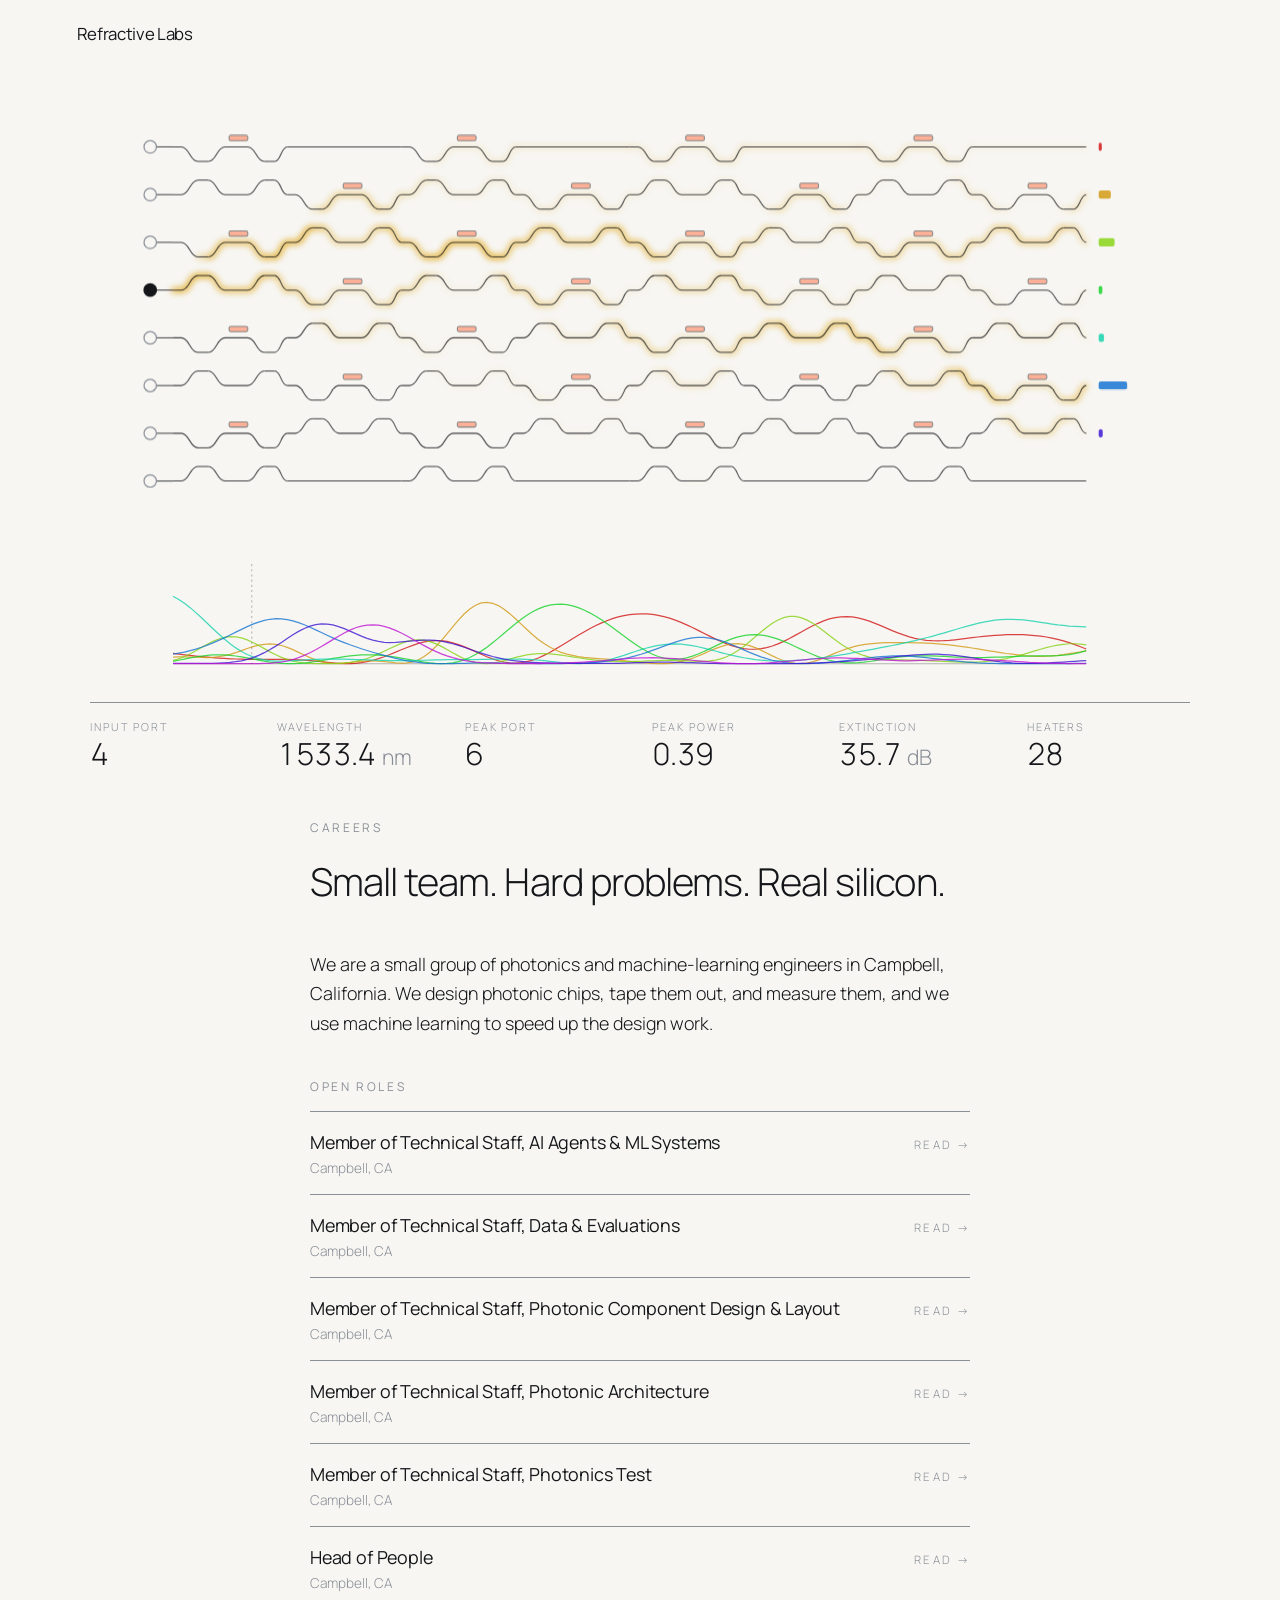
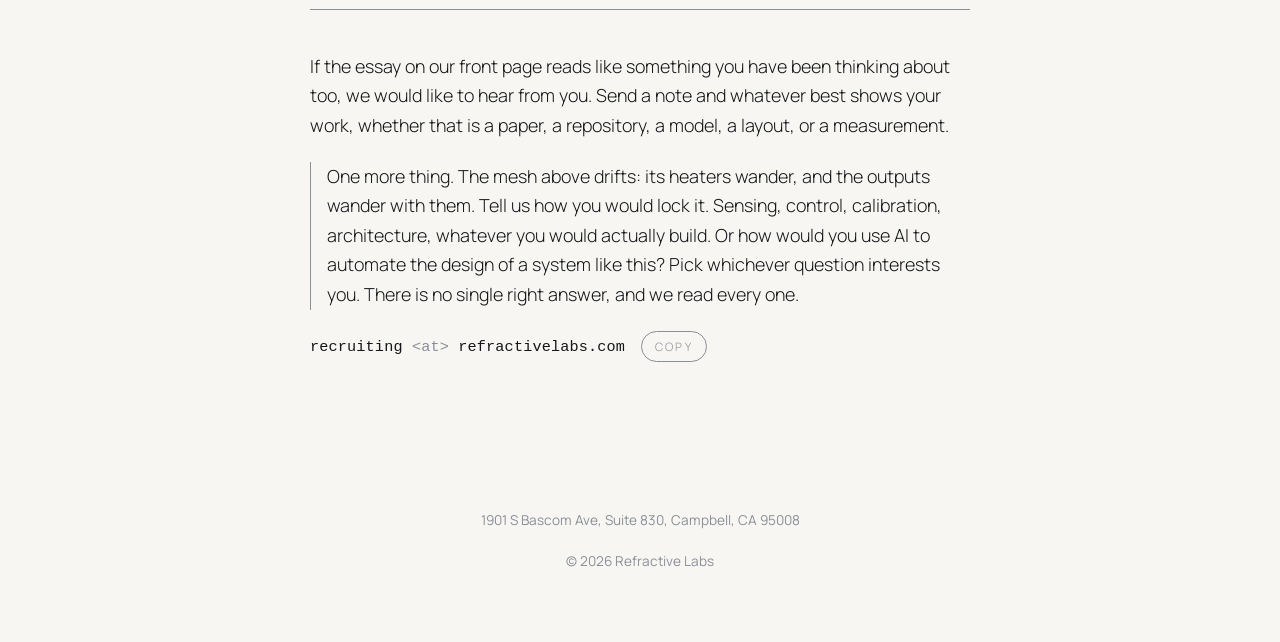
==== commit 83dfa1e8: "Careers: add Head of People role Co-Authored-By: Claude Fable 5.2 <noreply@anthropic.com>" ====
--- a/careers/index.html
+++ b/careers/index.html
@@ -52,6 +52,10 @@
             <span><span class="role-name">Member of Technical Staff, Photonics Test</span>
             <span class="role-meta">Campbell, CA</span></span>
             <span class="role-go" aria-hidden="true">Read &rarr;</span></a></li>
+          <li><a href="/careers/head-of-people/">
+            <span><span class="role-name">Head of People</span>
+            <span class="role-meta">Campbell, CA</span></span>
+            <span class="role-go" aria-hidden="true">Read &rarr;</span></a></li>
         </ul>
       </div>
       <p>If the essay on our front page reads like something you have been thinking about too, we would like to hear from you. Send a note and whatever best shows your work, whether that is a paper, a repository, a model, a layout, or a measurement.</p>
